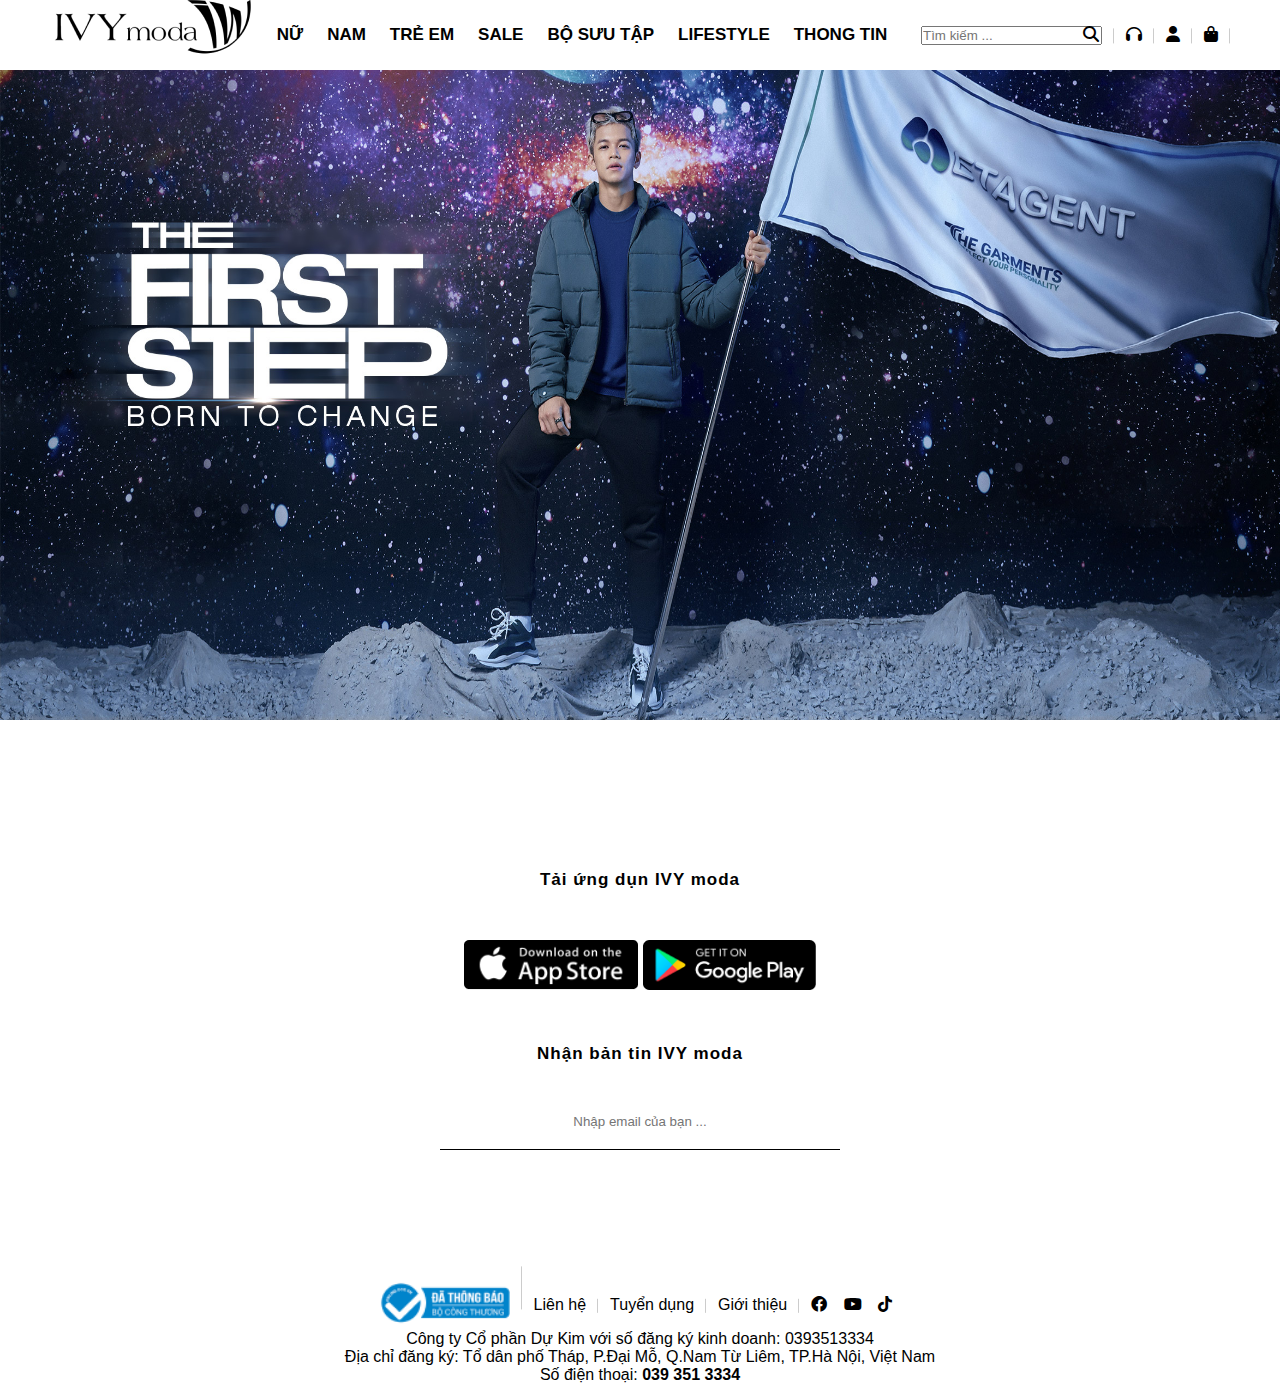
==== index.html @ 4e43c620 "Initial commit" ====
<!DOCTYPE html>
<html lang="en">
<head>
    <meta charset="UTF-8">
    <meta http-equiv="X-UA-Compatible" content="IE=edge">
    <meta name="viewport" content="width=device-width, initial-scale=1.0">
    <link rel="stylesheet" href="fontawesome-free-6.2.0-web/css/all.min.css">
    <link rel="stylesheet" href="style.css">
    <title>Document</title>
</head>
<body>
    <header>
        <div class="logo">
            <img src="img/logo (1).png" alt="">
        </div>
        <div class="menu">
            <li><a href=""> NỮ</a>
                <ul class="submenu">
                    <li><a href="">Hàng mới về</a></li>
                    <li><a href="">Collection</a></li>
                    <li><a href="">Áo</a>
                        <ul>
                            <li><a href="">Áo sơ mi</a></li>
                            <li><a href="">Áo thun</a></li>
                            <li><a href="">Áo khoác</a></li>
                            <li><a href="">Áo len</a></li>
                            <li><a href="">Áo vest</a></li>
                        </ul>
                    </li>
                    <li><a href="">Quần</a>
                        <ul>
                            <li><a href="">Quần jean</a></li>
                            <li><a href="">Quần thun</a></li>
                            <li><a href="">Quần kaki</a></li>
                            <li><a href="">Quần âu</a></li>

                        </ul>
                    </li>
                </ul>
            </li>
            <li><a href=""> NAM</a></li>
            <li><a href="">TRẺ EM</a></li>
            <li><a href="">SALE</a></li>
            <li><a href="">BỘ SƯU TẬP</a></li>
            <li><a href="">LIFESTYLE</a></li>
            <li><a href="">THONG TIN</a></li>
    
        </div>
        <div class="others">
            <li><input placeholder="Tìm kiếm ..." type="text"><i class="fa-solid fa-magnifying-glass"></i></li>
            <li><a class="fa-solid fa-headphones"></a> </li>
            <li><a class="fa-solid fa-user"></a> </li>
            <li><a class="fa-solid fa-bag-shopping"></a> </li>
        </div>
    </header>
    <section id="Silder">
    <div class="aspect-ratio-169">
        <img src="slide2.jpg" alt="">
        <img src="slide3.jpg" alt="">
    </div>     
    </section>

    <section class="app-container">
        <p>Tải ứng dụn IVY moda</p>
        <div class="app-google">
            <img src="img/appstore.png" alt="">
            <img src="img/googleplay.png" alt="">
        </div>
        <p>Nhận bản tin IVY moda</p>
        <input type="text" placeholder="Nhập email của bạn ...">
    </section>

   <!-- ----------- footer------------- -->
    <div class="footer-top">
        <li><a href=""><img src="img/img-congthuong.png" alt=""></a></li>
        <li><a href="">Liên hệ</a></li>
        <li><a href="">Tuyển dụng</a></li>
        <li><a href="">Giới thiệu</a></li>
        <li>
            <a class="fa-brands fa-facebook"></a>
            <a  class="fa-brands fa-youtube"></a>
            <a class="fa-brands fa-tiktok"></a>
        </li>
    </div>
    <div class="footer-center">
        <p>Công ty Cổ phần Dự Kim với số đăng ký kinh doanh: 0393513334 <br>
            Địa chỉ đăng ký: Tổ dân phố Tháp, P.Đại Mỗ, Q.Nam Từ Liêm, TP.Hà Nội, Việt Nam <br>
            Số điện thoại: <b>039 351 3334</b></p>
    </div>
</body>
<script>
    
</script>
</html>
---- style.css ----
*{
    margin: 0;
    padding: 0;
    box-sizing: border-box;
    font-family: Arial, Helvetica, sans-serif;
}
li{
    list-style: none;
}
a{
    text-decoration: none;
    color: black;
}
header{
    display: flex;
    justify-content: space-between;
    padding: 0 50px;
    height: 70px;
    align-items: center;
    position: fixed;
    top: 0;
    width: 100%;
    left: 0;
    z-index: 1;
    background-color: #fff;
}
.logo{
    flex: 1;
}
.menu{
    flex: 3;
    display: flex;
}

.menu > li{
    padding: 0 12px;
}
.menu >li:hover .submenu{
    visibility: visible;
    top: 70px;
}

.submenu{
    position: absolute;
    width: 150px;
    border: 1px solid #b7b7b7;
    padding: 10px 0 10px 20px;
    visibility: hidden;
    background-color: #fff;
    top: 120px;
    transition: 0.5s;
    z-index: 999;
}
.submenu ul li{
    padding-left: 20px;
}
.submenu li ul a{
    font-weight: normal;
}
.menu li a{
    font-size: 17px;
    font-weight: bold !important;
    display: block;
    line-height: 20px;
}
.others{
    flex: 1;
    display: flex;
}
.others >li{
    padding: 0 12px ;
    position: relative;
}
.others li::after{
    content: "";
    display: block;
    width: 1px;
    height: 80%;
    background: #ccc;
    position: absolute;
    right: 0;
    top: 10px;
    transform: translateY(-50%);
}
.others > li:first-child {
    position: relative;
}
.others > li :first-child input{
    width: 100%;
    border: none;
    background: transparent;
    outline: none;
}
.others >li:first-child i{
    position: absolute;
    right: 15px;
}
.aspect-ratio-169 {
    display: block;
    position: relative;
    padding-top: 56.25%;
    transition: 0.3s;
  }
  
  .aspect-ratio-169 img {
    display: block;
    position: absolute;
    width: 100%;
    height: 100%;
    top: 0;
    left: 0;
  }
  /* ----------footer */
  
.app-container{
    text-align: center;
    align-items: center;
    padding: 150px;
  }
.app-google{
    margin: 50px;
  }
.app-google img{
    height: 50px;
}
.app-container p {
    line-height: 20px;
    letter-spacing: 1px;
    font-size: 17px;
    color: black;
    font-weight: bold;
}
.app-container input{
    margin-top: 50px;
    border: none;
    border-bottom: 1px solid #000;
    padding-bottom: 20px;
    width: 400px;
    text-align: center;
    outline: none;
}


footer{
    text-align: center;
}
.footer-top{
    display: flex;
    text-align: center;
    justify-content: center;
    align-items: center;
    margin-bottom: 20px;
    height: 10px;
}
.footer-top img{
    height: 50px;
}
.footer-top li{
    padding: 0 12px;
    position: relative;
}
.footer-top li::after {
    content: "";
    display: block;
    width: 1px;
    height: 80%;
    background: #ccc;
    position: absolute;
    right: 0;
    top: 10px;
    transform: translateY(-50%);
}
.footer-top li:last-child::after{
    display: none;
}
.footer-top li:last-child a{
    margin-right: 12px;
}
.footer-center{
    text-align: center;
}

/* ---------cartegory */

.row{
    display: flex;
    flex-wrap: auto;
}
.cartegory{
    padding: 100px 80px 0;
}
.cartegory-top {
    margin-bottom: 50px;
}
.cartegory-top p{
    font-family: Arial, Helvetica, sans-serif;
    margin: 0 12px;
    font-size: 16px;
}
.cartegory-left{
    width: 20%;
}
.cartegory-right{
    width: 80%;
    
}
.cartegory-right-top-item:first-child{
    flex: 2;
    font-size: 16px;
    font-family: Arial, Helvetica, sans-serif;
    font-weight: bold;
}
.cartegory-right-top-item{
    flex: 1;
    padding: 0 12px;
}
.cartegory-right-top-item button{
    width: 100%;
    padding: 10px 15px;
    display: flex;
    justify-content: space-between;
    background-color: #fff;
    border: 1px solid #ddd;
    cursor: pointer;
}
.cartegory-right-top-item select{
    width: 100%;
    padding: 10px 15px;
    display: flex;
    justify-content: space-between;
    background-color: #fff;
    border: 1px solid #ddd;
    cursor: pointer;
}
.cartegory-right-content{
    justify-content: center;
    margin-top: 20px;
}
.cartegory-right-content-item{
    width: calc(25%-12px);
    text-align: center;
    padding: 30px 0;
}
.cartegory-right-content-item h1{
    font-size: 15px;
    font-family: Arial, Helvetica, sans-serif;
    margin-top: 10px;
    color: #333;
}
.cartegory-right-content-item img{
    width: 100%;
}
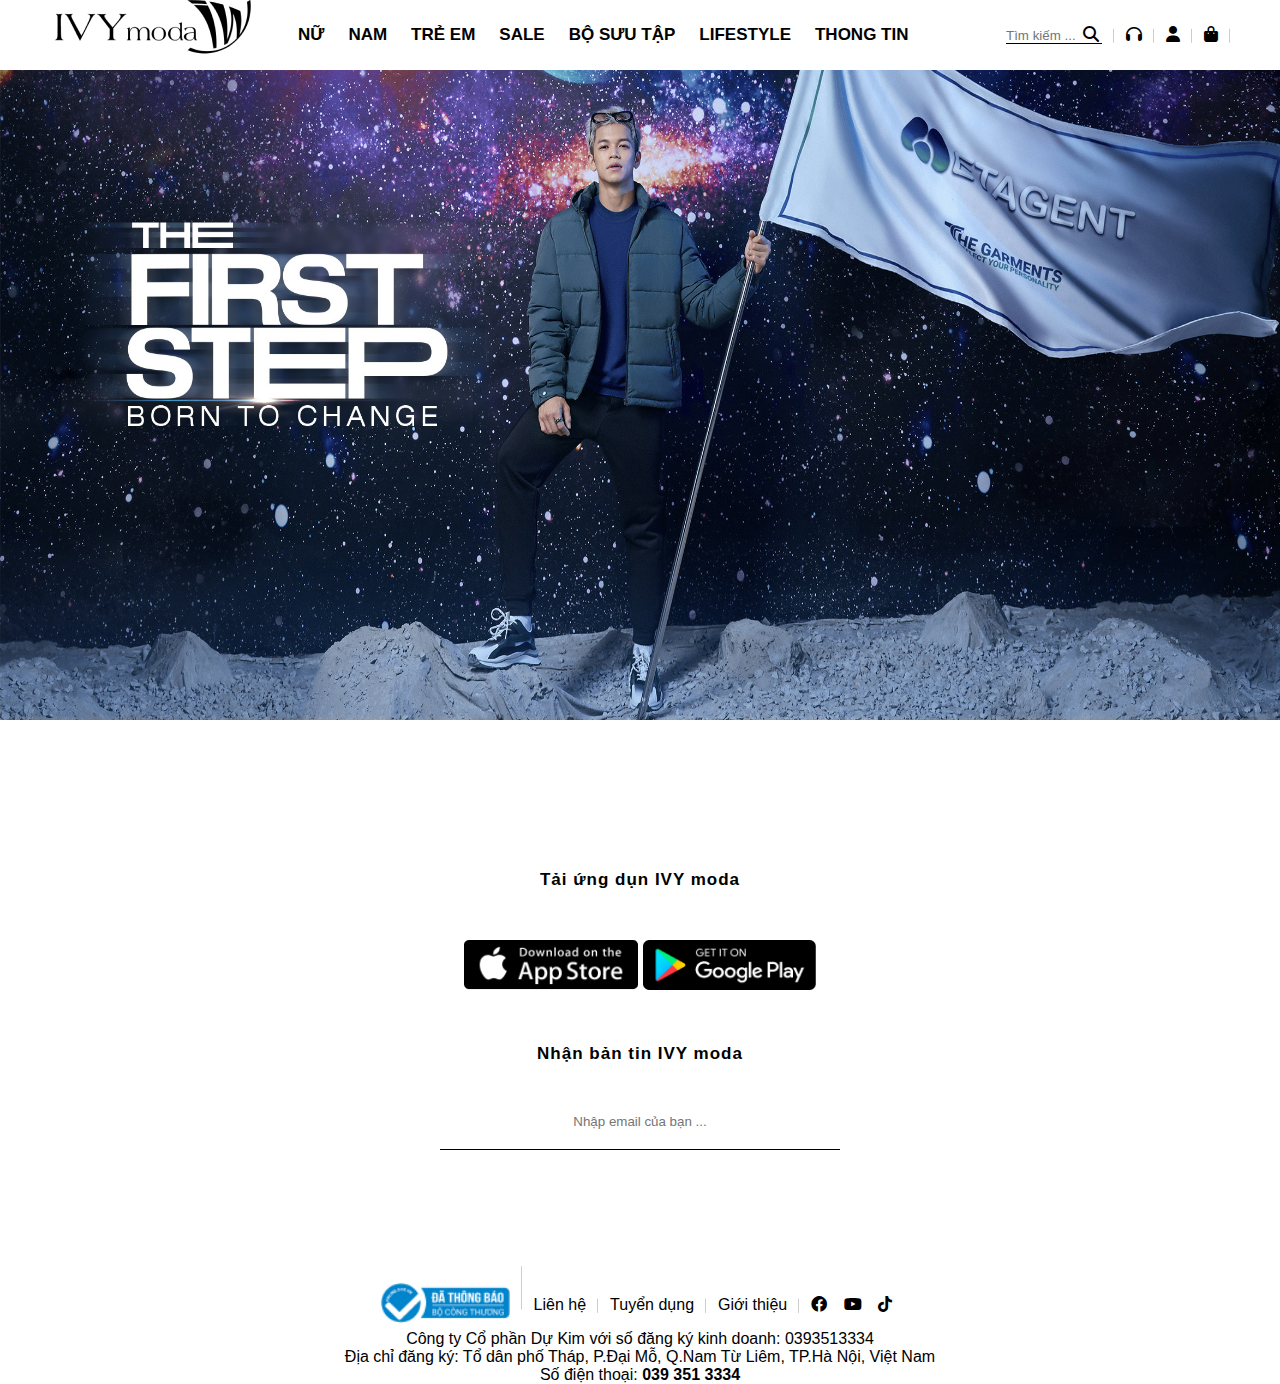
==== commit a0eb63ba: "up" ====
--- a/index.html
+++ b/index.html
@@ -60,6 +60,8 @@
     </div>     
     </section>
 
+
+    
     <section class="app-container">
         <p>Tải ứng dụn IVY moda</p>
         <div class="app-google">
--- a/style.css
+++ b/style.css
@@ -85,11 +85,12 @@
 .others > li:first-child {
     position: relative;
 }
-.others > li :first-child input{
+.others > li  input{
     width: 100%;
     border: none;
     background: transparent;
     outline: none;
+    border-bottom: 1px solid black;
 }
 .others >li:first-child i{
     position: absolute;
@@ -235,6 +236,7 @@
 .cartegory-right-content{
     justify-content: center;
     margin-top: 20px;
+
 }
 .cartegory-right-content-item{
     width: calc(25%-12px);
